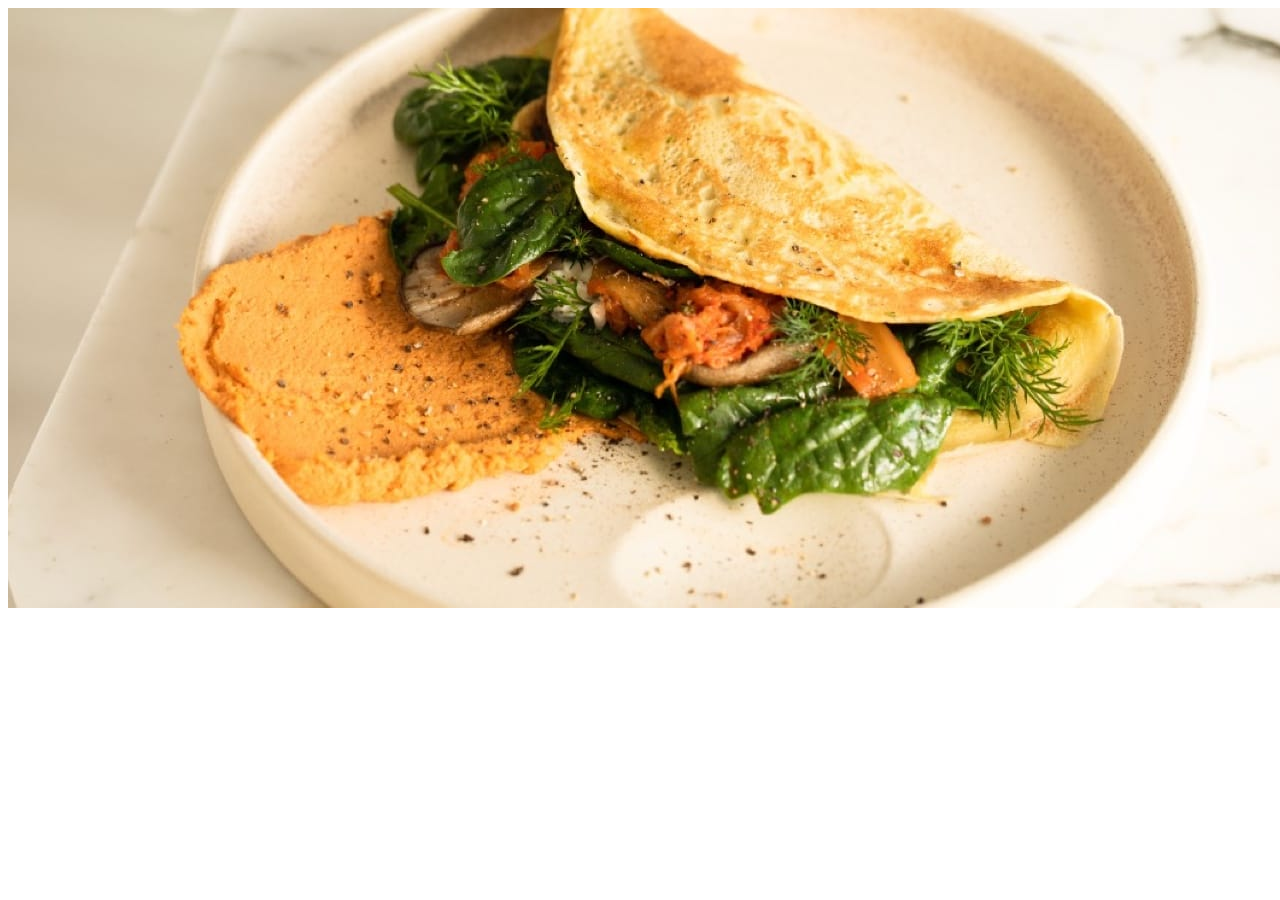
==== Recipe page/index.html @ c38e38ef "Initial Commit" ====
<!DOCTYPE html>
<html lang="en">
<head>
    <meta charset="UTF-8">
    <meta name="viewport" content="width=device-width, initial-scale=1.0">
    <title>Recipe page</title>
    <link rel="icon" type="image/png" href="./assets/images/favicon-32x32.png">
    <link rel="stylesheet" href="./style.css">
</head>
<body>
    <div class="card">
        <div class="image">
            <img src="./assets/images/image-omelette.jpeg">
        </div>
    </div>
</body>
</html>
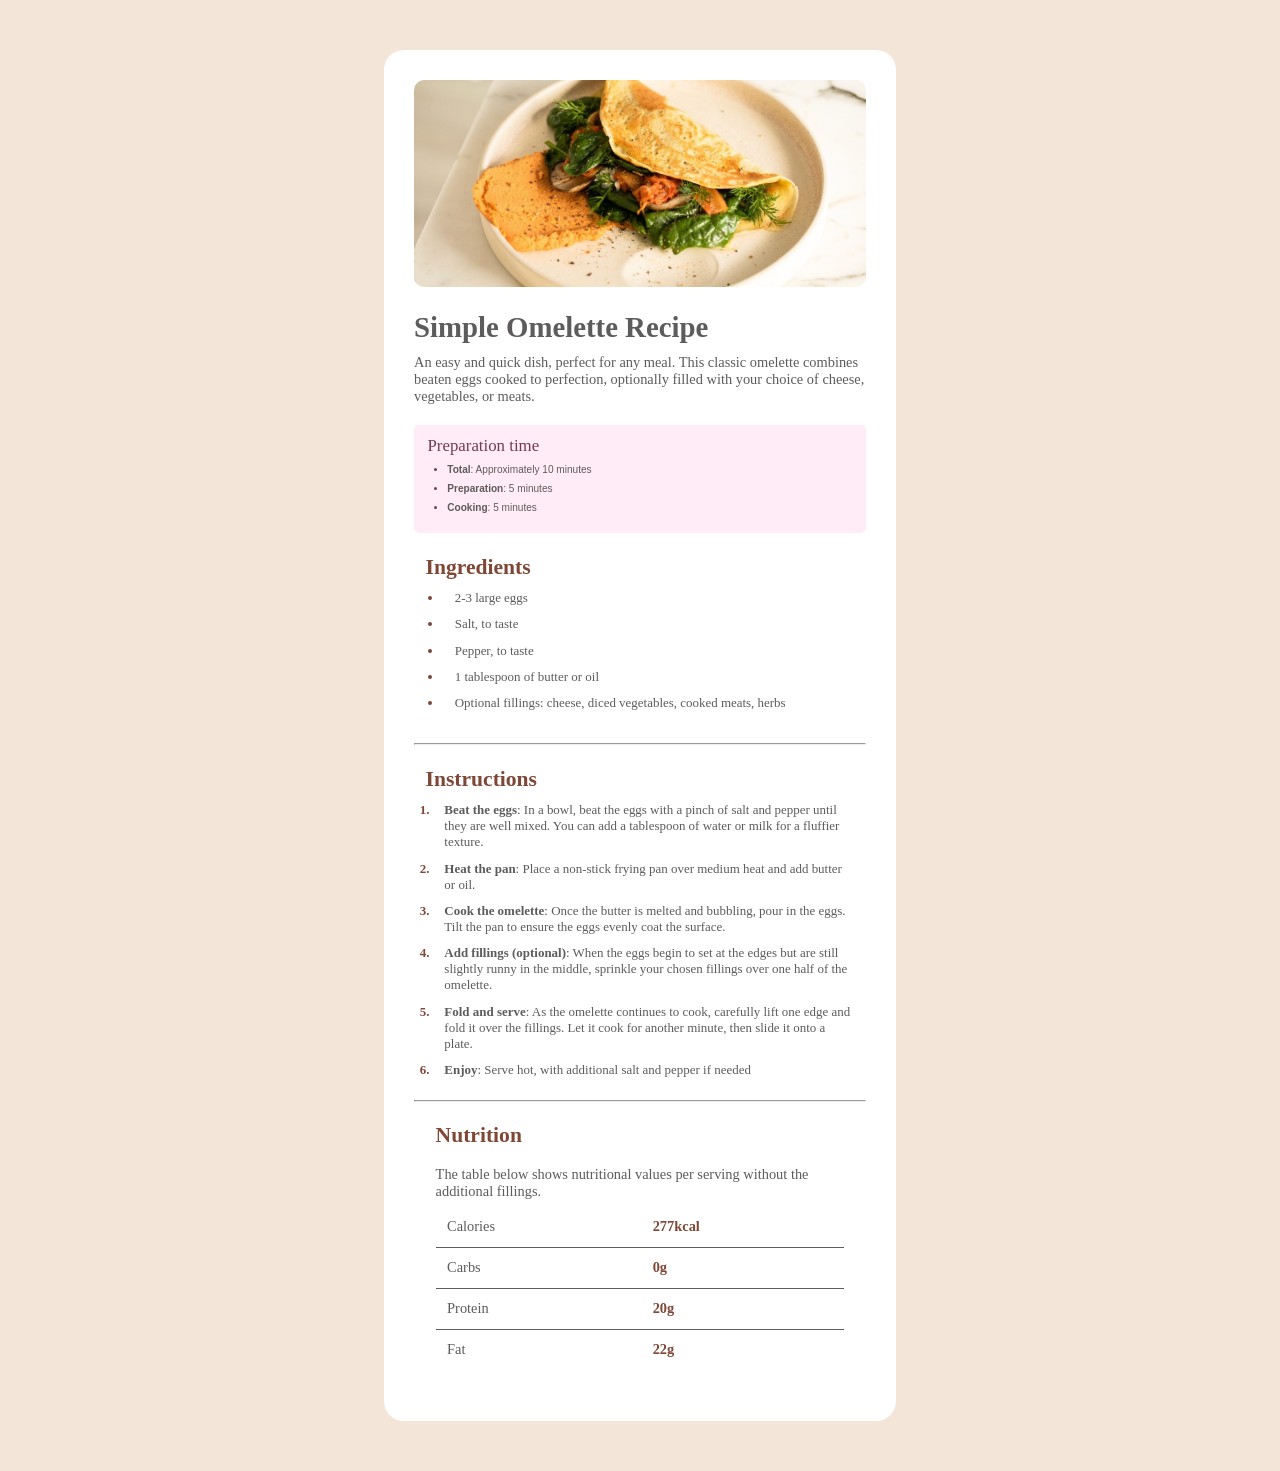
==== commit d132fe22: "Update README" ====
--- a/Recipe page/index.html
+++ b/Recipe page/index.html
@@ -6,12 +6,80 @@
     <title>Recipe page</title>
     <link rel="icon" type="image/png" href="./assets/images/favicon-32x32.png">
     <link rel="stylesheet" href="./style.css">
+    <link rel="preconnect" href="https://fonts.googleapis.com">
+<link rel="preconnect" href="https://fonts.gstatic.com" crossorigin>
+<link href="https://fonts.googleapis.com/css2?family=Inter:ital,opsz,wght@0,14..32,100..900;1,14..32,100..900&family=Nosifer&family=Oi&family=Patrick+Hand&family=Ultra&family=Young+Serif&display=swap" rel="stylesheet">
 </head>
 <body>
     <div class="card">
         <div class="image">
             <img src="./assets/images/image-omelette.jpeg">
         </div>
+        <div class="one">
+            <h1>Simple Omelette Recipe</h1>
+            <p>An easy and quick dish, perfect for any meal. This classic omelette combines beaten eggs cooked to perfection, optionally filled with your choice of cheese, vegetables, or meats.</p>
+        </div>
+        <div class="two">
+            <h3>Preparation time </h3>
+            <ul>
+                <li><span>Total</span>: Approximately 10 minutes </li>
+                <li><span>Preparation</span>: 5 minutes</li>
+                <li><span>Cooking</span>: 5 minutes </li>
+            </ul>
+        </div>
+        <div class="three">
+            <h2>Ingredients</h2>
+            <ul>
+                <li>2-3 large eggs</li>
+                <li>Salt, to taste</li>
+                <li>Pepper, to taste</li>
+                <li>1 tablespoon of butter or oil</li>
+                <li>Optional fillings: cheese, diced vegetables, cooked meats, herbs</li>
+            </ul>
+        </div>
+        <hr>
+        <div class="four">
+            <h2>Instructions</h2>
+            <ul>
+                <li><span>Beat the eggs</span>: In a bowl, beat the eggs with a pinch of salt and pepper until they are well mixed. You can add a tablespoon of water or milk for a fluffier texture.</li>
+                <li><span>Heat the pan</span>: Place a non-stick frying pan over medium heat and add butter or oil.</li>
+                <li><span>Cook the omelette</span>: Once the butter is melted and bubbling, pour in the eggs. Tilt the pan to ensure the eggs evenly coat the surface.</li>
+                <li><span>Add fillings (optional)</span>: When the eggs begin to set at the edges but are still slightly runny in the middle, sprinkle your chosen fillings over one half of the omelette.</li>
+                <li><span>Fold and serve</span>: As the omelette continues to cook, carefully lift one edge and fold it over the fillings. Let it cook for another minute, then slide it onto a plate.</li>
+                <li><span>Enjoy</span>: Serve hot, with additional salt and pepper if needed</li>
+            </ul>
+        </div>
+        <hr>
+        <div class="five">
+            <h2>Nutrition</h2>
+            <p>The table below shows nutritional values per serving without the additional fillings.</p>
+            <table>
+                <tr>
+                    <td class="botbor">Calories</td>
+                    <td class="colored botbor">277kcal</td>
+                </tr>
+                <tr>
+                    <td class="botbor">Carbs</td>
+                    <td class="colored botbor">0g</td>
+                </tr>
+                <tr>
+                    <td class="botbor">Protein</td>
+                    <td class="colored botbor">20g</td>
+                </tr>
+                <tr>
+                    <td cl>Fat</td>
+                    <td class="colored">22g</td>
+                </tr>      
+            </table>
+        </div>
+        
+
+    
+    
+    
+    
+    
+    
     </div>
 </body>
 </html>
--- a/Recipe page/style.css
+++ b/Recipe page/style.css
@@ -0,0 +1,132 @@
+*{
+    padding:0;
+    margin:0;
+    box-sizing: border-box;
+    
+}
+body{
+    min-height: 100vh;
+    min-width:100%;
+    display:flex;
+    justify-content: center;
+    align-items: center;
+    background-color: #f3e5d8;
+    font-size: 0.9em;
+    color: #5d5b5b;
+}
+.young-serif-regular {
+    font-family: "Young Serif", serif;
+    font-weight: 400;
+    font-style: normal;
+}
+
+.card{
+    margin: 50px;;
+    height:auto;
+    background-color: #fff;
+    width:40%;
+    display: flex ;
+    flex-direction: column;
+    padding: 30px;
+    border-radius: 20px;;
+}
+
+img{
+    width:100%;
+    border-radius:10px;
+
+}
+.one {
+    padding: 20px 0;
+}
+.one h1 {
+    margin-bottom: 10px;
+    font-weight: 600;
+}
+.two {
+    background-color: #ffecf6;
+    padding: 0.8em 0;
+    border-radius: 5px;
+}
+.two h3{
+    color:#753a53;
+    font-weight: 400;
+    padding-left: 0.8em;
+   
+}
+.two ul {
+    list-style-type:disc;
+    font-size:0.7em ;
+    font-family: "Outfit", sans-serif;
+    padding-left: 2.5em;    
+}
+.two ul li::marker {
+    color: #753a53;
+    
+}
+.two li , .three li{
+    margin: 0.8em;
+}
+.two span{
+    font-weight:900;
+}
+.three h2 , .four h2 , .five h2{
+    color:#7f4736;
+}
+.three ul li::marker ,
+.four ul li::marker  ,
+.five ul li::marker ,
+.colored{
+    color:#7f4736;
+}
+
+.three ,.four{
+
+    padding: 1.5em 0.8em;;
+}
+.three ul, .four ul{
+    margin-top:0.5em;
+    padding-left: 0.5em;
+   
+}
+.three li , .four li {
+    padding-left:0.9em;
+    font-size: 0.9em;
+}
+.four{
+    padding: 1.5em 0.8em;;
+}
+.four ul {    
+    list-style-type:decimal;
+}
+.four li{
+    margin-top: 0.8em;;
+}
+.four span , .four li::marker , .colored{
+    font-weight: 900;
+    
+}
+
+.five{
+    padding:1.5em;
+}
+.five h2{
+    margin-bottom: 0.8em;
+}
+.five  table{
+    width:100%;
+    border-collapse: collapse;
+    margin-top: 0.5em;
+}
+.botbor  {
+    border-bottom: 1px solid #5d5b5b;;
+}
+.five td{
+    padding: 0.8em;
+
+}
+@media (max-width:767px){
+    .card{
+        width:100%;
+    }
+}
